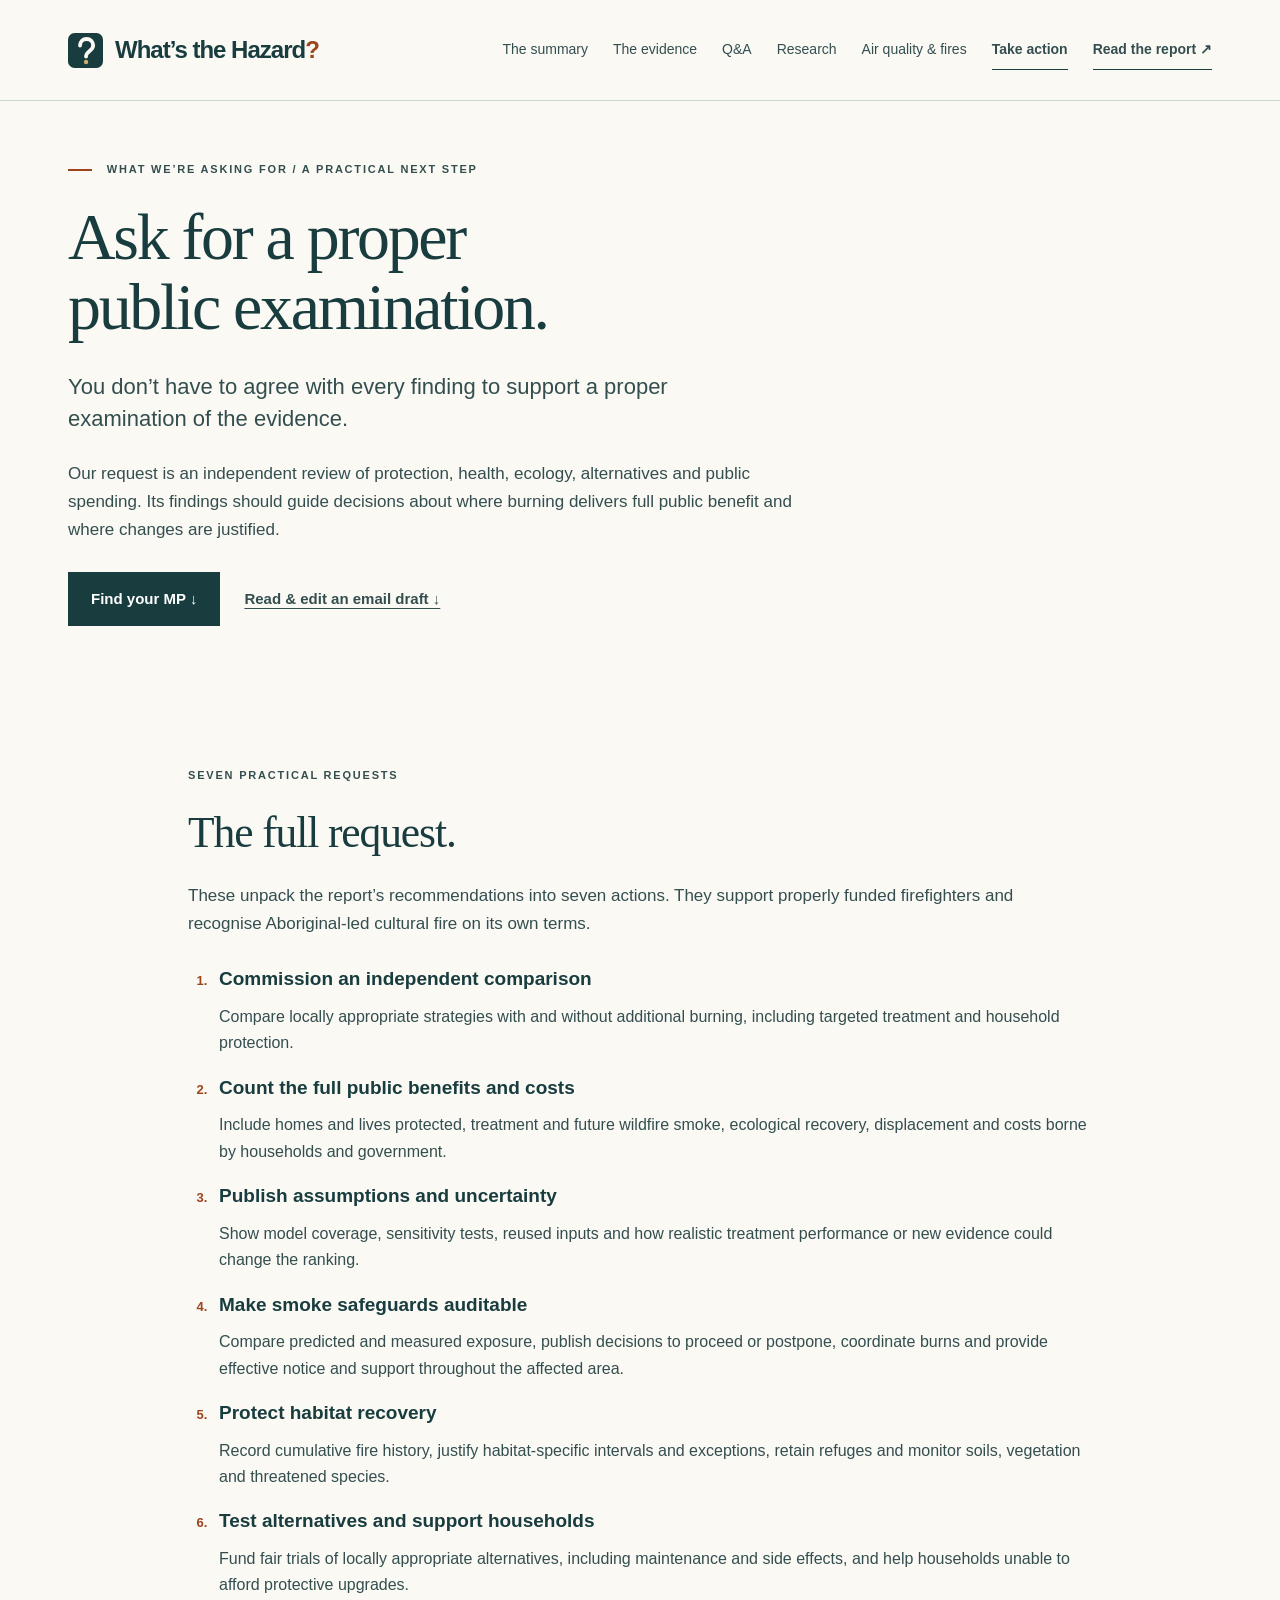
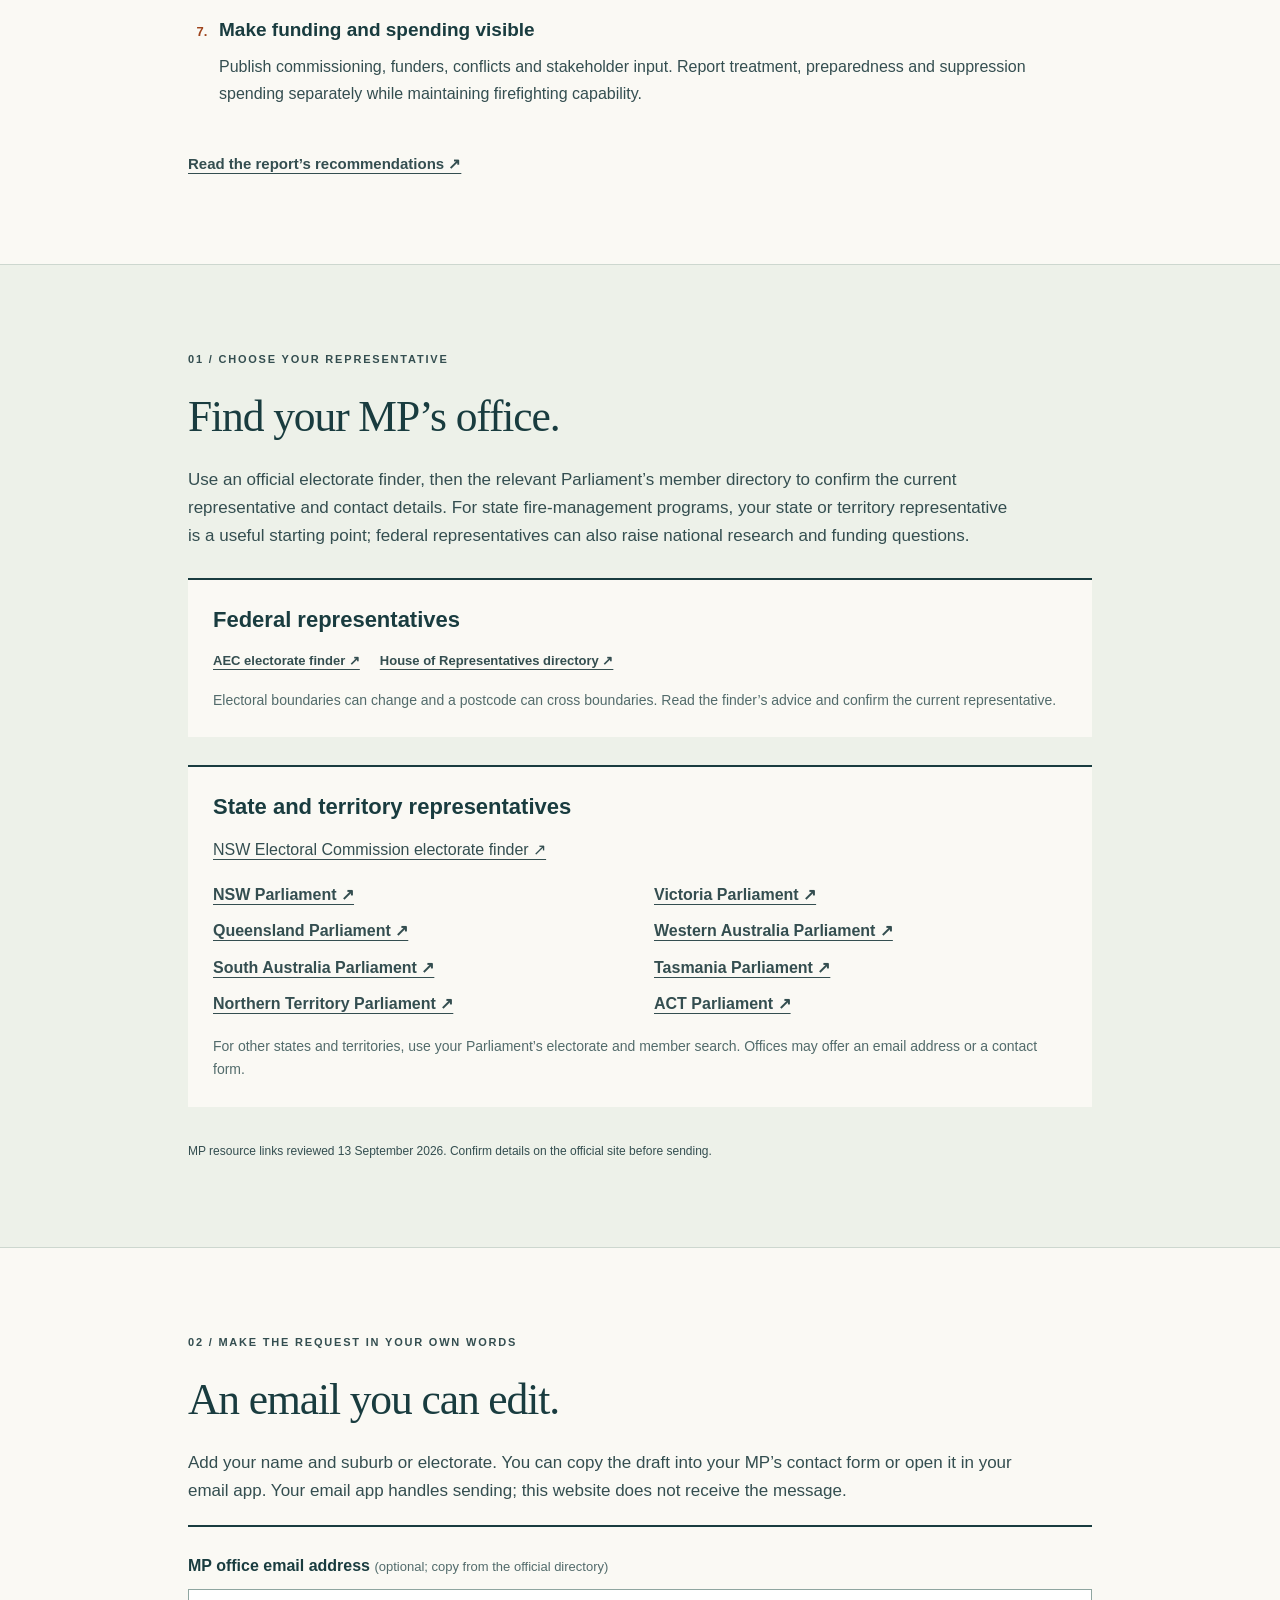
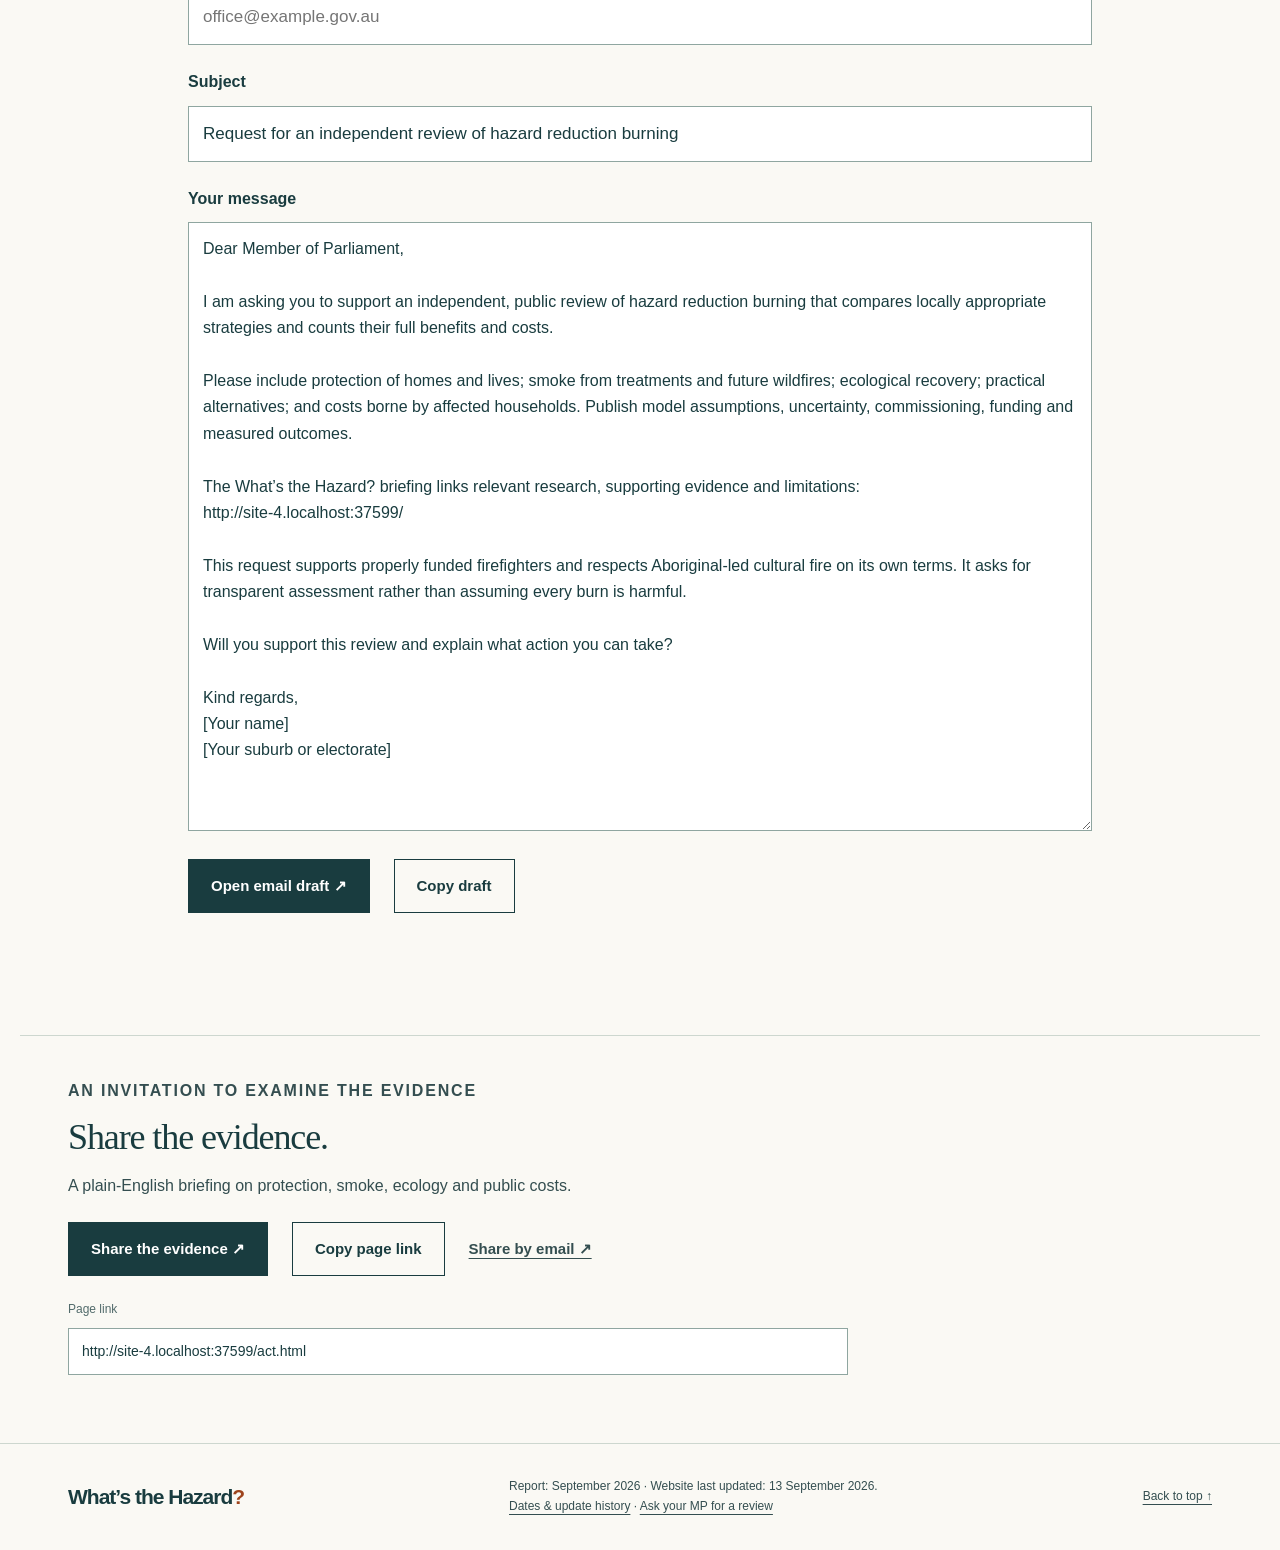
==== act.html @ 70a7d96f "Add review request, MP tools and sharing; clean report naming" ====
<!doctype html>
<html lang="en-AU">
<head>
  <meta charset="utf-8">
  <meta name="viewport" content="width=device-width, initial-scale=1">
  <meta name="description" content="Seven practical requests for an independent public review of hazard reduction burning, official MP resources and an editable email draft.">
  <meta name="theme-color" content="#193c3f">
  <title>What we’re asking for — What’s the Hazard?</title>
  <link rel="icon" href="favicon.ico" sizes="16x16 32x32 48x48">
  <link rel="icon" href="favicon.svg" type="image/svg+xml">
  <link rel="apple-touch-icon" href="assets/apple-touch-icon.png">
  <link rel="stylesheet" href="styles.css">
  <script src="site.js" defer></script>
</head>
<body><a class="skip" href="#main">Skip to content</a><header class="header"><div class="wrap header-inner">
    <a class="brand" href="index.html" aria-label="What’s the Hazard? home"><span class="brand-mark" aria-hidden="true"><img src="favicon.svg" alt="" width="35" height="35"></span>What’s the Hazard<span class="brand-dot" aria-hidden="true">?</span></a>
    <nav aria-label="Main navigation"><a href="index.html#summary">The summary</a><a href="index.html#evidence">The evidence</a><a href="questions.html">Q&amp;A</a><a href="research.html">Research</a><a href="air-quality.html">Air quality &amp; fires</a><a href="act.html" aria-current="page">Take action</a><a class="nav-report" href="index.html#report">Read the report <span aria-hidden="true">↗</span></a></nav>
  </div></header><main id="main"><section class="wrap resource-hero" id="top"><p class="eyebrow"><span class="tiny-line" aria-hidden="true"></span> What we’re asking for / A practical next step</p><h1>Ask for a proper<br>public examination.</h1><p class="hero-lead">You don’t have to agree with every finding to support a proper examination of the evidence.</p><p class="resource-intro">Our request is an independent review of protection, health, ecology, alternatives and public spending. Its findings should guide decisions about where burning delivers full public benefit and where changes are justified.</p><div class="actions"><a class="button" href="#find-your-mp">Find your MP ↓</a><a class="text-link" href="#email-draft">Read &amp; edit an email draft ↓</a></div></section>
<section class="wrap section action-content" id="full-request"><p class="eyebrow">Seven practical requests</p><h2>The full request.</h2><p>These unpack the report’s recommendations into seven actions. They support properly funded firefighters and recognise Aboriginal-led cultural fire on its own terms.</p><ol class="research-angles full-request"><li><h3>Commission an independent comparison</h3><p>Compare locally appropriate strategies with and without additional burning, including targeted treatment and household protection.</p></li><li><h3>Count the full public benefits and costs</h3><p>Include homes and lives protected, treatment and future wildfire smoke, ecological recovery, displacement and costs borne by households and government.</p></li><li><h3>Publish assumptions and uncertainty</h3><p>Show model coverage, sensitivity tests, reused inputs and how realistic treatment performance or new evidence could change the ranking.</p></li><li><h3>Make smoke safeguards auditable</h3><p>Compare predicted and measured exposure, publish decisions to proceed or postpone, coordinate burns and provide effective notice and support throughout the affected area.</p></li><li><h3>Protect habitat recovery</h3><p>Record cumulative fire history, justify habitat-specific intervals and exceptions, retain refuges and monitor soils, vegetation and threatened species.</p></li><li><h3>Test alternatives and support households</h3><p>Fund fair trials of locally appropriate alternatives, including maintenance and side effects, and help households unable to afford protective upgrades.</p></li><li><h3>Make funding and spending visible</h3><p>Publish commissioning, funders, conflicts and stakeholder input. Report treatment, preparedness and suppression spending separately while maintaining firefighting capability.</p></li></ol><a class="text-link" href="reports/hazard-reduction-burning.pdf">Read the report’s recommendations ↗</a></section>
<section class="evidence-section" id="find-your-mp"><div class="wrap section action-content"><p class="eyebrow">01 / Choose your representative</p><h2>Find your MP’s office.</h2><p>Use an official electorate finder, then the relevant Parliament’s member directory to confirm the current representative and contact details. For state fire-management programs, your state or territory representative is a useful starting point; federal representatives can also raise national research and funding questions.</p><div class="mp-card"><h3>Federal representatives</h3><div class="source-pair"><a href="https://electorate.aec.gov.au/">AEC electorate finder ↗</a><a href="https://www.aph.gov.au/Senators_and_Members/Members">House of Representatives directory ↗</a></div><p class="mp-note">Electoral boundaries can change and a postcode can cross boundaries. Read the finder’s advice and confirm the current representative.</p></div><div class="mp-card"><h3>State and territory representatives</h3><p><a href="https://elections.nsw.gov.au/elections/find-my-electorate">NSW Electoral Commission electorate finder ↗</a></p><div class="mp-state-links"><a href="https://www.parliament.nsw.gov.au/members-and-electorates/members-and-ministers">NSW Parliament ↗</a><a href="https://www.parliament.vic.gov.au/">Victoria Parliament ↗</a><a href="https://www.parliament.qld.gov.au/">Queensland Parliament ↗</a><a href="https://www.parliament.wa.gov.au/">Western Australia Parliament ↗</a><a href="https://www.parliament.sa.gov.au/">South Australia Parliament ↗</a><a href="https://www.parliament.tas.gov.au/">Tasmania Parliament ↗</a><a href="https://parliament.nt.gov.au/">Northern Territory Parliament ↗</a><a href="https://www.parliament.act.gov.au/">ACT Parliament ↗</a></div><p class="mp-note">For other states and territories, use your Parliament’s electorate and member search. Offices may offer an email address or a contact form.</p></div><p class="directory-date">MP resource links reviewed 13 September 2026. Confirm details on the official site before sending.</p></div></section>
<section class="wrap section action-content" id="email-draft"><p class="eyebrow">02 / Make the request in your own words</p><h2>An email you can edit.</h2><p>Add your name and suburb or electorate. You can copy the draft into your MP’s contact form or open it in your email app. Your email app handles sending; this website does not receive the message.</p><div class="email-editor"><label for="mp-email">MP office email address <span>(optional; copy from the official directory)</span></label><input id="mp-email" type="email" autocomplete="off" placeholder="office@example.gov.au"><label for="email-subject">Subject</label><input id="email-subject" type="text" value="Request for an independent review of hazard reduction burning"><label for="email-body">Your message</label><textarea id="email-body" rows="22" spellcheck="true">Dear Member of Parliament,

I am asking you to support an independent, public review of hazard reduction burning that compares locally appropriate strategies and counts their full benefits and costs.

Please include protection of homes and lives; smoke from treatments and future wildfires; ecological recovery; practical alternatives; and costs borne by affected households. Publish model assumptions, uncertainty, commissioning, funding and measured outcomes.

The What’s the Hazard? briefing links relevant research, supporting evidence and limitations:
https://jollyonair.github.io/whatsthehazard/

This request supports properly funded firefighters and respects Aboriginal-led cultural fire on its own terms. It asks for transparent assessment rather than assuming every burn is harmful.

Will you support this review and explain what action you can take?

Kind regards,
[Your name]
[Your suburb or electorate]</textarea><div class="actions"><a class="button" id="email-link" href="mailto:?subject=Request%20for%20an%20independent%20review%20of%20hazard%20reduction%20burning&amp;body=Dear%20Member%20of%20Parliament%2C%0A%0AI%20am%20asking%20you%20to%20support%20an%20independent%2C%20public%20review%20of%20hazard%20reduction%20burning%20that%20compares%20locally%20appropriate%20strategies%20and%20counts%20their%20full%20benefits%20and%20costs.%0A%0APlease%20include%20protection%20of%20homes%20and%20lives%3B%20smoke%20from%20treatments%20and%20future%20wildfires%3B%20ecological%20recovery%3B%20practical%20alternatives%3B%20and%20costs%20borne%20by%20affected%20households.%20Publish%20model%20assumptions%2C%20uncertainty%2C%20commissioning%2C%20funding%20and%20measured%20outcomes.%0A%0AThe%20What%E2%80%99s%20the%20Hazard%3F%20briefing%20links%20relevant%20research%2C%20supporting%20evidence%20and%20limitations%3A%0Ahttps%3A%2F%2Fjollyonair.github.io%2Fwhatsthehazard%2F%0A%0AThis%20request%20supports%20properly%20funded%20firefighters%20and%20respects%20Aboriginal-led%20cultural%20fire%20on%20its%20own%20terms.%20It%20asks%20for%20transparent%20assessment%20rather%20than%20assuming%20every%20burn%20is%20harmful.%0A%0AWill%20you%20support%20this%20review%20and%20explain%20what%20action%20you%20can%20take%3F%0A%0AKind%20regards%2C%0A%5BYour%20name%5D%0A%5BYour%20suburb%20or%20electorate%5D">Open email draft ↗</a><button class="button button-outline" type="button" id="copy-draft" hidden>Copy draft</button></div><p class="action-status" id="draft-status" role="status" aria-live="polite"></p><noscript><p>Edit the text above, then copy it manually into your email app or the office’s contact form. The email link opens the original draft.</p></noscript></div></section></main><section class="wrap share-section" id="share" aria-labelledby="share-title"><p class="eyebrow">An invitation to examine the evidence</p><h2 id="share-title">Share the evidence.</h2><p>A plain-English briefing on protection, smoke, ecology and public costs.</p><div class="actions"><button class="button" type="button" data-share hidden>Share the evidence ↗</button><button class="button button-outline" type="button" data-copy-link hidden>Copy page link</button><a class="text-link" data-share-email href="mailto:?subject=What%E2%80%99s%20the%20Hazard%3F%20%E2%80%94%20read%20the%20evidence&amp;body=A%20plain-English%20briefing%20on%20hazard%20reduction%20burning%3A%20protection%2C%20smoke%2C%20ecology%20and%20public%20costs.%0A%0Ahttps%3A%2F%2Fjollyonair.github.io%2Fwhatsthehazard%2F">Share by email ↗</a></div><label class="share-link-label" for="share-url">Page link</label><input class="share-url" id="share-url" data-share-url type="url" value="https://jollyonair.github.io/whatsthehazard/" readonly><p class="action-status" id="share-status" role="status" aria-live="polite"></p></section><footer class="footer"><div class="wrap footer-inner"><a class="brand" href="index.html">What’s the Hazard<span class="brand-dot" aria-hidden="true">?</span></a><p>Report: September 2026 · Website last updated: <time datetime="2026-09-13">13 September 2026</time>.<br><a href="updates.html">Dates &amp; update history</a> · <a href="act.html">Ask your MP for a review</a></p><a href="#top">Back to top ↑</a></div></footer></body></html>
---- styles.css ----
:root{--ink:#193c3f;--body:#344e50;--muted:#526b6b;--paper:#faf9f4;--pale:#edf1e9;--line:#cdd7cf;--accent:#9e441c;--white:#fff;--dark:#16383b}
*{box-sizing:border-box}html{scroll-behavior:smooth;scroll-padding-top:100px}body{margin:0;background:var(--paper);color:var(--body);font-family:Arial,Helvetica,sans-serif;font-size:17px;line-height:1.65}a{color:inherit;text-underline-offset:4px}a:hover{color:var(--accent)}a:focus-visible,summary:focus-visible{outline:3px solid var(--accent);outline-offset:5px}p{margin:0 0 1.15em}h1,h2,h3{color:var(--ink);margin:0;font-weight:400}h1,h2,.note-question,.report-cover>div{font-family:Georgia,'Times New Roman',serif}h1{font-size:clamp(44px,5.15vw,73px);line-height:1.07;letter-spacing:-2.3px;max-width:850px}h1 em{color:var(--accent);font-weight:400}h2{font-size:clamp(34px,3.4vw,47px);line-height:1.13;letter-spacing:-1.1px}h3{font-size:20px;line-height:1.35;font-weight:600;margin-bottom:12px}.wrap{max-width:1240px;margin:0 auto;padding-left:48px;padding-right:48px}.skip{position:absolute;top:-100px;left:16px;background:var(--ink);color:white;padding:12px;z-index:10}.skip:focus{top:12px}.header{background:var(--paper);border-bottom:1px solid var(--line)}.header-inner{display:flex;justify-content:space-between;align-items:center;gap:24px;min-height:100px}.brand{display:inline-flex;align-items:center;white-space:nowrap;font-size:24px;font-weight:700;letter-spacing:-1px;text-decoration:none;color:var(--ink)}.brand-mark{display:flex;align-items:center;justify-content:center;width:35px;height:35px;margin-right:12px;border:1px solid var(--ink);font-size:14px;letter-spacing:-1px}.brand-dot{color:var(--accent)}nav{display:flex;flex-wrap:wrap;justify-content:flex-end;gap:25px;font-size:14px}nav a{text-decoration:none;padding:8px 0}.nav-report{font-weight:700;border-bottom:1px solid var(--ink)}.eyebrow{font-size:11px;letter-spacing:1.8px;text-transform:uppercase;font-weight:700;line-height:1.6;margin-bottom:23px}.tiny-line{display:inline-block;vertical-align:middle;width:24px;border-top:2px solid var(--accent);margin-right:10px}.hero{padding-top:65px}.hero-grid{display:grid;grid-template-columns:minmax(0,1fr) 290px;gap:65px;align-items:center}.hero-lead{font-size:22px;line-height:1.45;margin-top:28px;max-width:620px}.hero-body{max-width:615px}.actions{display:flex;align-items:center;flex-wrap:wrap;gap:24px;margin-top:28px}.button{display:inline-flex;justify-content:space-between;align-items:center;gap:28px;background:var(--ink);color:white;text-decoration:none;padding:15px 22px;font-size:15px;font-weight:700;border:1px solid var(--ink);line-height:1.5}.button:hover{background:#285256;color:white}.text-link{font-size:15px;font-weight:700}.hero-note{position:relative;background:var(--pale);padding:33px 28px 66px;border-top:3px solid var(--ink);transform:translateY(15px)}.hero-note .eyebrow{font-size:10px;letter-spacing:1.6px}.note-question{font-size:31px;line-height:1.2;color:var(--ink);letter-spacing:-.5px}.note-rule{width:43px;border-top:1px solid var(--ink);margin:26px 0}.hero-note>p:not(.note-question):not(.eyebrow){font-size:15px;line-height:1.55}.note-small{color:var(--muted)}.note-number{position:absolute;bottom:20px;right:25px;color:var(--muted);font-size:12px;letter-spacing:2px}.hero-bottom{display:flex;justify-content:space-between;gap:20px;padding-top:28px;padding-bottom:23px;margin-top:57px;position:relative;font-size:12px;color:var(--muted)}.hero-bottom:before{content:'';position:absolute;left:48px;right:48px;top:0;border-top:1px solid var(--line)}.section{padding-top:86px;padding-bottom:86px}.section-heading{margin-bottom:36px}.section-heading .eyebrow{margin-bottom:16px}.summary-grid{display:grid;grid-template-columns:1.06fr 1fr;gap:80px}.large-text{font-size:23px;line-height:1.45;color:var(--ink);margin-bottom:22px}.summary-copy p:not(.large-text){font-size:16px}.summary-points article{display:flex;gap:20px;border-top:1px solid var(--line);padding:24px 0}.point-number{font-size:12px;color:var(--accent);padding-top:5px;letter-spacing:1px}.summary-points p{font-size:16px;margin:0}.summary-points h3{margin-bottom:8px}.commitment{border-left:3px solid var(--accent);background:var(--pale);padding:23px 30px;margin-top:45px}.commitment strong{color:var(--ink);font-size:17px}.commitment p{font-size:15px;margin:8px 0 0;max-width:940px}.evidence-section{background:var(--pale);border-top:1px solid var(--line);border-bottom:1px solid var(--line)}.heading-wide{display:flex;justify-content:space-between;gap:48px;align-items:flex-end}.heading-wide>p{max-width:280px;font-size:15px;margin:0}.evidence-grid{display:grid;grid-template-columns:repeat(3,minmax(0,1fr));gap:22px}.evidence-card{display:flex;flex-direction:column;background:var(--paper);padding:27px 27px 24px;border-top:2px solid var(--ink)}.card-top{display:flex;justify-content:space-between;gap:8px;margin-bottom:23px}.card-top .eyebrow{font-size:9px;letter-spacing:1.2px;margin:0}.year{font-size:11px;color:var(--muted)}.evidence-card h3{font-family:Georgia,serif;font-size:28px;line-height:1.17;font-weight:400;letter-spacing:-.5px;margin-bottom:20px}.evidence-card>p{font-size:15px;line-height:1.65}.limit{margin-top:auto;border-top:1px solid var(--line);padding-top:19px}.limit strong{font-size:12px;text-transform:uppercase;letter-spacing:1px;color:var(--ink)}.limit p{font-size:14px;line-height:1.6;margin-top:9px}.source-link{display:inline-block;font-size:13px;font-weight:700;margin-top:9px}.ecology-note{display:grid;grid-template-columns:180px 1fr;gap:30px;padding-top:36px;margin-top:36px;border-top:1px solid #bdcbbf}.ecology-note>.eyebrow{padding-top:4px}.ecology-note h3{font-size:21px}.ecology-note p{font-size:15px;max-width:800px}.source-pair{display:flex;flex-wrap:wrap;gap:20px;font-size:13px;font-weight:700}.funding-grid{display:grid;grid-template-columns:1fr 1fr;gap:85px}.funding-grid h2{margin-bottom:25px}.funding-grid>div>p:not(.eyebrow):not(.large-text){font-size:16px}.funding-items article{padding-bottom:25px;border-bottom:1px solid var(--line);margin-bottom:25px}.funding-items article:last-child{margin:0}.funding-items .eyebrow{color:var(--accent);font-size:10px;margin-bottom:10px;letter-spacing:1.3px}.funding-items p:not(.eyebrow){font-size:15px}.clarification{font-size:14px;padding:24px 28px;margin-top:35px;border:1px solid var(--line)}.clarification strong{color:var(--ink)}.questions-section{background:var(--dark);color:#dbe7e1}.questions-section h2,.questions-section h3,.questions-section .large-text{color:var(--paper)}.questions-grid{display:grid;grid-template-columns:.95fr 1.05fr;gap:85px}.questions-grid h2{margin-bottom:28px}.questions-grid>div>p:not(.eyebrow):not(.large-text){font-size:16px}.button-light{background:#e7efde;color:var(--dark);border-color:#e7efde;margin-top:18px}.button-light:hover{background:white;color:var(--dark)}.questions-list{list-style:none;padding:0;margin:0;counter-reset:review}.questions-list li{position:relative;border-top:1px solid #4d6969;padding:22px 0 22px 40px;counter-increment:review}.questions-list li:before{content:'0' counter(review);position:absolute;left:0;top:24px;font-size:11px;letter-spacing:1px;color:#becfbf}.questions-list h3{font-size:19px;margin-bottom:9px}.questions-list p{font-size:15px;line-height:1.6;margin:0}.faq-section{display:grid;grid-template-columns:.8fr 1.2fr;gap:70px}.faq-list details{border-top:1px solid var(--line);padding:21px 0}.faq-list details:last-child{border-bottom:1px solid var(--line)}summary{cursor:pointer;color:var(--ink);font-weight:600;font-size:17px;line-height:1.5;padding-right:8px}.faq-answer{padding:18px 0 0;font-size:15px}.faq-answer p:last-child{margin-bottom:0}.faq-answer a{font-size:13px;font-weight:700}.report-section{background:#e9ede2;border-top:1px solid var(--line)}.report-grid{display:grid;grid-template-columns:280px 1fr;gap:90px;align-items:center;padding-top:75px;padding-bottom:75px;max-width:1080px}.report-cover{background:var(--paper);border-top:6px solid var(--ink);padding:29px 27px 25px;box-shadow:10px 10px 0 #ced9ca;min-height:366px;display:flex;flex-direction:column;color:var(--ink)}.report-cover>span{font-size:8px;font-weight:700;letter-spacing:1.5px}.report-cover>div{font-size:31px;line-height:1.12;letter-spacing:-.8px;margin-top:35px}.cover-line{display:block;width:43px;border-top:2px solid var(--accent);margin-top:24px}.report-cover p{font-size:13px;line-height:1.5;margin:19px 0 30px}.report-cover>span:last-child{margin-top:auto;font-size:8px}.report-grid h2{margin-bottom:22px}.report-grid>div>p:not(.eyebrow){max-width:585px;font-size:16px}.report-meta{display:flex;flex-wrap:wrap;gap:8px 18px;font-size:12px;color:var(--muted);padding-top:8px}.footer{border-top:1px solid var(--line)}.footer-inner{display:flex;justify-content:space-between;align-items:center;gap:30px;padding-top:33px;padding-bottom:33px}.footer .brand{font-size:21px}.footer p{font-size:12px;margin:0}.footer-inner>a:last-child{font-size:12px}
@media(min-width:1400px){.hero-grid{gap:85px}}
@media(max-width:1000px){.wrap{padding-left:30px;padding-right:30px}.header-inner{min-height:90px}nav{gap:16px;font-size:13px}.hero-grid{grid-template-columns:1fr 240px;gap:32px}.hero-note{padding:25px 22px 54px}.note-question{font-size:27px}h1{font-size:55px}.hero-bottom:before{left:30px;right:30px}.summary-grid,.funding-grid,.questions-grid{gap:45px}.evidence-grid{gap:14px}.evidence-card{padding:23px 20px}.evidence-card h3{font-size:25px}.faq-section{gap:40px}.report-grid{gap:65px}.section{padding-top:65px;padding-bottom:65px}}
@media(max-width:760px){.wrap{padding-left:24px;padding-right:24px}.header-inner{display:block;padding-top:20px;padding-bottom:15px}.brand{font-size:22px}nav{justify-content:flex-start;gap:12px 22px;margin-top:13px;font-size:12px}nav a{padding:5px 0}.hero{padding-top:38px}.hero-grid{grid-template-columns:1fr;gap:35px}h1{font-size:clamp(42px,8vw,58px);letter-spacing:-1.5px}.desktop-break{display:none}.hero-lead{font-size:21px;margin-top:24px}.hero-body{font-size:16px}.hero-note{transform:none;max-width:none;padding:25px 26px 28px}.hero-note .eyebrow{margin-bottom:14px}.note-question{font-size:29px;max-width:430px}.note-rule{margin:20px 0}.hero-note .note-small{margin-bottom:0;max-width:85%}.note-number{bottom:24px}.hero-bottom{margin-top:32px;font-size:11px;flex-direction:column;gap:5px;padding-top:20px;padding-bottom:20px}.hero-bottom:before{left:24px;right:24px}.section{padding-top:52px;padding-bottom:52px}.section-heading{margin-bottom:26px}h2{font-size:36px}.summary-grid,.funding-grid,.questions-grid,.faq-section{grid-template-columns:1fr;gap:32px}.summary-points article{padding:20px 0}.large-text{font-size:21px}.commitment{margin-top:27px;padding:22px}.heading-wide{display:block}.heading-wide>p{margin-top:20px;max-width:500px}.evidence-grid{grid-template-columns:1fr;gap:22px}.evidence-card{padding:25px}.evidence-card h3{font-size:30px;max-width:470px}.evidence-card>p{font-size:16px}.limit{margin-top:8px}.limit p{font-size:15px}.ecology-note{grid-template-columns:1fr;gap:0;margin-top:28px;padding-top:28px}.ecology-note>.eyebrow{margin-bottom:12px}.clarification{padding:20px}.questions-grid{gap:38px}.faq-section{gap:24px}.faq-list details{padding:19px 0}.report-grid{grid-template-columns:1fr;gap:39px;padding-top:50px;padding-bottom:50px}.report-cover{max-width:280px;min-height:366px;margin-left:0}.report-grid h2{font-size:38px}.actions{gap:20px}.button{font-size:14px;padding:14px 19px}.footer-inner{flex-wrap:wrap;gap:20px}.footer p{flex-basis:100%;order:3}.eyebrow{letter-spacing:1.4px;font-size:10px}}
@media(prefers-reduced-motion:reduce){html{scroll-behavior:auto}}
@media print{html{scroll-behavior:auto}body{font-size:11pt;background:white;color:black}.header,nav,.actions,.footer,.report-cover,.skip{display:none}.wrap{max-width:none;padding-left:0;padding-right:0}.hero,.section,.report-grid{padding:20px 0}.hero-grid,.summary-grid,.evidence-grid,.funding-grid,.questions-grid,.faq-section,.report-grid{display:block}.hero-note{margin:20px 0;transform:none}.hero-bottom{margin-top:20px}.hero-bottom:before{left:0;right:0}h1{font-size:32pt;letter-spacing:-1px}h2{font-size:25pt}h3{font-size:15pt}.questions-section,.report-section,.evidence-section{background:white;color:black}.questions-section h2,.questions-section h3,.questions-section .large-text{color:black}.evidence-card,.funding-items article,.questions-list li{break-inside:avoid;margin-bottom:15px}.evidence-card{border:1px solid #aaa}.questions-list li:before{color:black}.faq-section{display:none}.heading-wide{display:block}.report-meta{color:black}a{color:black}.source-link{font-size:10pt}}

/* Keep reading text comfortable at the default browser size. */
.evidence-card>p,.limit p,.ecology-note p,.funding-items p:not(.eyebrow),.questions-list p,.faq-answer,.commitment p,.hero-note>p:not(.note-question):not(.eyebrow){font-size:16px}
.brand-mark{border:0}.brand-mark img{display:block;width:35px;height:35px}.landscape-figure{margin-top:7px;margin-bottom:0}.landscape-figure>img{display:block;width:100%;height:auto;aspect-ratio:3/1;object-fit:cover;object-position:center 62%}.landscape-figure figcaption{font-size:11px;line-height:1.5;color:var(--muted);margin-top:9px;text-align:right}
@media(max-width:760px){.landscape-figure{margin-top:8px}.landscape-figure>img{aspect-ratio:2/1}.landscape-figure figcaption{font-size:10px}}
@media print{.landscape-figure{display:none}}
.utility-strip{background:var(--pale);border-bottom:1px solid var(--line);font-size:12px}.utility-strip>.wrap{display:flex;justify-content:space-between;gap:20px;padding-top:12px;padding-bottom:12px}.utility-strip a{font-weight:700}.resource-hero{padding-top:60px;padding-bottom:55px}.resource-hero h1{font-size:clamp(44px,5.15vw,70px)}.resource-hero .hero-lead{max-width:700px}.resource-intro{max-width:740px;font-size:17px}.resource-notice{border-left:3px solid var(--accent);padding:18px 24px;background:var(--pale);margin-top:35px;max-width:840px;font-size:15px}.resource-notice p{margin:7px 0 0}.state-jumps{display:flex;justify-content:flex-start;gap:10px;margin-bottom:30px;font-size:13px}.state-jumps a{padding:7px 16px;background:var(--paper);border:1px solid var(--line);font-weight:700;text-decoration:none}.state-grid{display:grid;grid-template-columns:repeat(2,minmax(0,1fr));gap:24px;align-items:start}.state-card{padding:28px;background:var(--paper);border-top:2px solid var(--ink);scroll-margin-top:20px}.state-card>.eyebrow{color:var(--accent);margin-bottom:10px}.state-card h3{font-family:Georgia,serif;font-size:28px;font-weight:400}.state-card>p{font-size:16px;line-height:1.55;min-height:74px}.resource-link{display:flex;justify-content:space-between;align-items:center;gap:18px;border-top:1px solid var(--line);padding:15px 0;text-decoration:none;font-size:17px;font-weight:600;line-height:1.4}.resource-link small{display:block;font-size:12px;font-weight:400;color:var(--muted);margin-top:5px}.additional-tools{margin-top:30px}.additional-tools .source-link{margin-top:auto;padding-top:8px}.additional-tools .eyebrow{margin-bottom:15px}.advice-grid{display:grid;grid-template-columns:1.2fr .8fr;gap:65px}.advice-grid h2{margin-bottom:25px}.advice-grid>div>p{font-size:17px}.health-help{background:var(--paper);padding:30px;border-top:2px solid var(--ink);align-self:start}.health-help h3{font-size:22px}.health-help p{font-size:16px}.resource-reading h2{margin-bottom:25px}.resource-reading>p:not(.eyebrow){max-width:750px}.directory-date{margin:35px 0 0;font-size:12px}nav [aria-current=page]{font-weight:700;border-bottom:1px solid var(--ink)}
@media(max-width:1000px){.header-inner{gap:22px}nav{gap:10px 19px}}
@media(max-width:760px){.utility-strip>.wrap{display:block;padding-top:10px;padding-bottom:10px}.utility-strip span{display:block}.utility-strip a span{display:inline}.resource-hero{padding-top:40px;padding-bottom:40px}.state-grid,.advice-grid{grid-template-columns:1fr;gap:24px}.state-card{padding:25px}.state-card>p{min-height:0}.state-card h3{font-size:28px}.resource-notice{padding:18px 21px}.state-jumps{gap:8px;margin-top:0}.state-jumps a{padding:7px 14px}.advice-grid{gap:32px}.health-help{padding:25px}.directory-date{font-size:11px}}
@media print{.utility-strip,.state-jumps{display:none}.state-grid,.advice-grid{display:block}.state-card{break-inside:avoid;margin-bottom:15px}.resource-hero{padding:20px 0}.resource-link{font-size:12pt}.resource-link:after{content:attr(href);display:block;font-size:8pt;overflow-wrap:anywhere}.resource-link{display:block}.resource-link>span:last-child{display:none}.state-card>p{min-height:0}}
.qa-layout{display:grid;grid-template-columns:240px minmax(0,1fr);gap:55px;padding-top:10px;padding-bottom:10px;align-items:start}.qa-index{border-top:2px solid var(--ink);padding-top:20px}.qa-index>.eyebrow{margin-bottom:12px}.qa-index nav{display:block;font-size:13px;line-height:1.5}.qa-index nav a{display:block;padding:10px 0;border-bottom:1px solid var(--line)}.qa-index>.text-link{display:inline-block;margin-top:24px}.qa-item{border-top:1px solid var(--line);padding:23px 0;scroll-margin-top:25px}.qa-item:last-child{border-bottom:1px solid var(--line)}.qa-item>summary{display:flex;align-items:flex-start;gap:16px;list-style:none;font-size:20px;line-height:1.4;padding-right:28px;position:relative}.qa-item>summary::-webkit-details-marker{display:none}.qa-item>summary:after{content:'+';position:absolute;right:0;top:0;font-size:24px;font-weight:400;line-height:1.2}.qa-item[open]>summary:after{content:'−'}.qa-number{font-size:12px;line-height:1.5;letter-spacing:1px;color:var(--accent);padding-top:5px;flex:none}.qa-answer{padding:23px 0 0 34px;font-size:17px;line-height:1.65}.qa-case{background:var(--pale);border-left:2px solid var(--ink);padding:19px 22px;margin-bottom:24px}.qa-case h2{font-family:Arial,Helvetica,sans-serif;font-size:11px;letter-spacing:1.2px;text-transform:uppercase;line-height:1.5;font-weight:700;margin-bottom:10px}.qa-case p{font-size:16px;line-height:1.6;margin:0}.qa-answer h3{font-size:18px;margin-bottom:12px}.qa-answer a{font-size:14px;font-weight:600;overflow-wrap:anywhere}.qa-answer ul{padding-left:23px;margin:0 0 22px}.qa-answer li{margin-bottom:14px}.qa-limit{border-top:1px solid var(--line);padding-top:17px;font-size:15px;line-height:1.65;margin:22px 0 0;color:var(--muted)}.qa-limit strong{color:var(--ink)}.qa-closing{max-width:990px}.qa-closing h2{margin-bottom:25px}.qa-closing>p:not(.eyebrow){max-width:750px}.qa-promo{padding-bottom:15px;margin-bottom:0}
@media(max-width:1000px){.qa-layout{grid-template-columns:205px minmax(0,1fr);gap:35px}}
@media(max-width:760px){.qa-layout{grid-template-columns:1fr;gap:35px;padding-top:0}.qa-index nav{display:grid;grid-template-columns:repeat(2,minmax(0,1fr));gap:0 18px}.qa-index nav a{font-size:12px;padding:9px 0}.qa-item{padding:22px 0}.qa-item>summary{font-size:19px;gap:12px;padding-right:25px}.qa-answer{padding-left:0}.qa-case{padding:17px 19px}.qa-answer>p,.qa-answer li{font-size:16px}.qa-limit{font-size:15px}.qa-closing{padding-top:45px}}
@media(max-width:360px){.qa-index nav{grid-template-columns:1fr}}
@media print{.qa-layout{display:block}.qa-index{display:none}.qa-item{break-inside:auto}.qa-item>summary{font-size:15pt;break-after:avoid}.qa-answer{font-size:11pt}.qa-case{break-inside:avoid}.qa-limit{break-inside:avoid}}

/* Research directory: readable citations and visible scope notes. */
.research-layout{padding-bottom:65px}.research-section{padding:0 0 48px;scroll-margin-top:24px}.research-section>h2{font-size:35px;margin-bottom:22px;letter-spacing:-.6px}.research-section>.eyebrow{margin-bottom:13px}.research-section>p{font-size:16px}.research-entry{border-top:1px solid var(--line);padding:24px 0}.research-entry>.eyebrow{color:var(--accent);font-size:10px;letter-spacing:1.1px;margin-bottom:12px}.research-entry h3{font-size:18px;line-height:1.5;font-weight:600;margin-bottom:13px;overflow-wrap:anywhere}.research-entry>p:not(.eyebrow){font-size:16px;margin-bottom:12px}.research-limit{color:var(--muted);line-height:1.6}.research-limit strong{color:var(--ink)}.research-entry .source-pair{gap:8px 20px;font-size:13px}.research-angles{padding-left:23px;margin:28px 0 0}.research-angles li{padding:0 0 18px 8px}.research-angles li::marker{color:var(--accent);font-size:13px;font-weight:700}.research-angles h3{font-size:19px}.research-angles p{font-size:16px;margin:0}.research-angles a{font-size:14px;font-weight:600}.research-people{display:grid;grid-template-columns:repeat(2,minmax(0,1fr));gap:0 25px;margin:26px 0}.research-people article{border-top:1px solid var(--line);padding:22px 0}.research-people h3{font-size:19px}.research-people p{font-size:15px;margin:0}.header-inner>nav{min-width:0}
@media(max-width:760px){.research-layout{padding-bottom:45px}.research-section{padding-bottom:32px}.research-section>h2{font-size:31px}.research-entry h3{font-size:17px}.research-people{grid-template-columns:1fr}.research-angles li{padding-left:2px}.research-entry .source-pair{font-size:13px}}
@media print{.research-layout{padding-bottom:0}.research-section{padding-bottom:22px}.research-section h2{font-size:20pt}.research-entry{break-inside:avoid;padding:15px 0}.research-entry h3{font-size:12pt}.research-entry>p:not(.eyebrow){font-size:10pt}.research-entry h3 a:after{content:' (' attr(href) ')';font-size:8pt;font-weight:400}.research-people{display:block}}

/* Public request and optional sharing/email controls. */
[hidden]{display:none!important}.request-banner{display:grid;grid-template-columns:310px minmax(0,1fr);gap:38px;background:var(--pale);border-top:2px solid var(--ink);padding-top:30px;padding-bottom:30px;margin-top:15px;margin-bottom:28px}.request-banner .eyebrow{margin-bottom:12px;color:var(--accent)}.request-banner h2{font-size:29px;line-height:1.2;letter-spacing:-.5px}.request-banner ul{margin:0;padding-left:20px;font-size:16px}.request-banner li{margin-bottom:5px}.request-banner .actions{gap:12px 22px;margin-top:21px}.request-banner .button{font-size:14px;padding:11px 16px}.request-banner .text-link{font-size:13px}.action-content{max-width:1000px}.action-content>h2{margin-bottom:25px}.action-content>p{max-width:830px}.action-content .full-request{margin-bottom:25px}.mp-card{background:var(--paper);border-top:2px solid var(--ink);padding:25px;margin-top:28px}.mp-card h3{font-size:22px;margin-bottom:15px}.mp-card>p{font-size:16px}.mp-card .mp-note{font-size:14px;color:var(--muted);margin:18px 0 0}.mp-state-links{display:grid;grid-template-columns:repeat(2,minmax(0,1fr));gap:10px 28px;font-size:16px;font-weight:600}.email-editor{border-top:2px solid var(--ink);padding-top:26px}.email-editor label{display:block;font-size:16px;font-weight:600;color:var(--ink);margin-bottom:10px}.email-editor label span{font-size:13px;font-weight:400;color:var(--muted)}.email-editor input,.email-editor textarea,.share-url{display:block;width:100%;max-width:100%;min-width:0;padding:13px 14px;border:1px solid #8fa6a0;background:var(--white);font:inherit;color:var(--ink);border-radius:0}.email-editor input{margin-bottom:24px}.email-editor textarea{font-size:16px;line-height:1.65;resize:vertical;min-height:300px}.email-editor input:focus-visible,.email-editor textarea:focus-visible,.share-url:focus-visible{outline:3px solid var(--accent);outline-offset:3px}button.button{font-family:inherit;cursor:pointer}button.button:disabled{opacity:.65;cursor:wait}.button-outline{background:transparent;color:var(--ink)}.button-outline:hover{background:var(--pale);color:var(--ink)}.share-section{border-top:1px solid var(--line);padding-top:42px;padding-bottom:32px}.share-section h2{font-size:36px;margin-bottom:16px}.share-section>.eyebrow{margin-bottom:13px}.share-section>p{font-size:16px}.share-section .actions{margin-top:22px;gap:12px 24px}.share-link-label{display:block;font-size:12px;color:var(--muted);margin:24px 0 8px}.share-url{max-width:780px;font-size:14px;padding:11px 13px}.action-status{font-size:14px;min-height:23px;color:var(--ink);margin:13px 0 0}.date-list{margin:28px 0 45px}.date-list>div{display:grid;grid-template-columns:240px minmax(0,1fr);gap:30px;border-top:1px solid var(--line);padding:20px 0}.date-list dt{font-weight:600;color:var(--ink)}.date-list dd{margin:0;font-size:16px}
@media(max-width:1000px){.request-banner{grid-template-columns:260px minmax(0,1fr);gap:25px}.request-banner h2{font-size:26px}}
@media(max-width:760px){.request-banner{grid-template-columns:1fr;gap:20px;padding-top:25px;padding-bottom:25px;margin-top:6px}.request-banner h2{font-size:28px}.request-banner .actions{gap:16px 22px}.request-banner .text-link{font-size:14px}.action-content{padding-top:45px;padding-bottom:45px}.mp-card{padding:22px}.mp-state-links{grid-template-columns:1fr;gap:13px}.email-editor label span{display:block;margin-top:4px}.share-section{padding-top:33px;padding-bottom:25px}.share-section h2{font-size:32px}.share-section .actions{gap:16px}.date-list>div{grid-template-columns:1fr;gap:8px}.email-editor input,.email-editor textarea{font-size:16px}.share-url{font-size:13px}}
@media print{.request-banner{display:block;background:white}.request-banner h2{font-size:20pt}.share-section,.email-editor .actions{display:none}.date-list>div{display:block}.mp-state-links{display:block}.mp-state-links a{display:block}.email-editor textarea{min-height:0}}
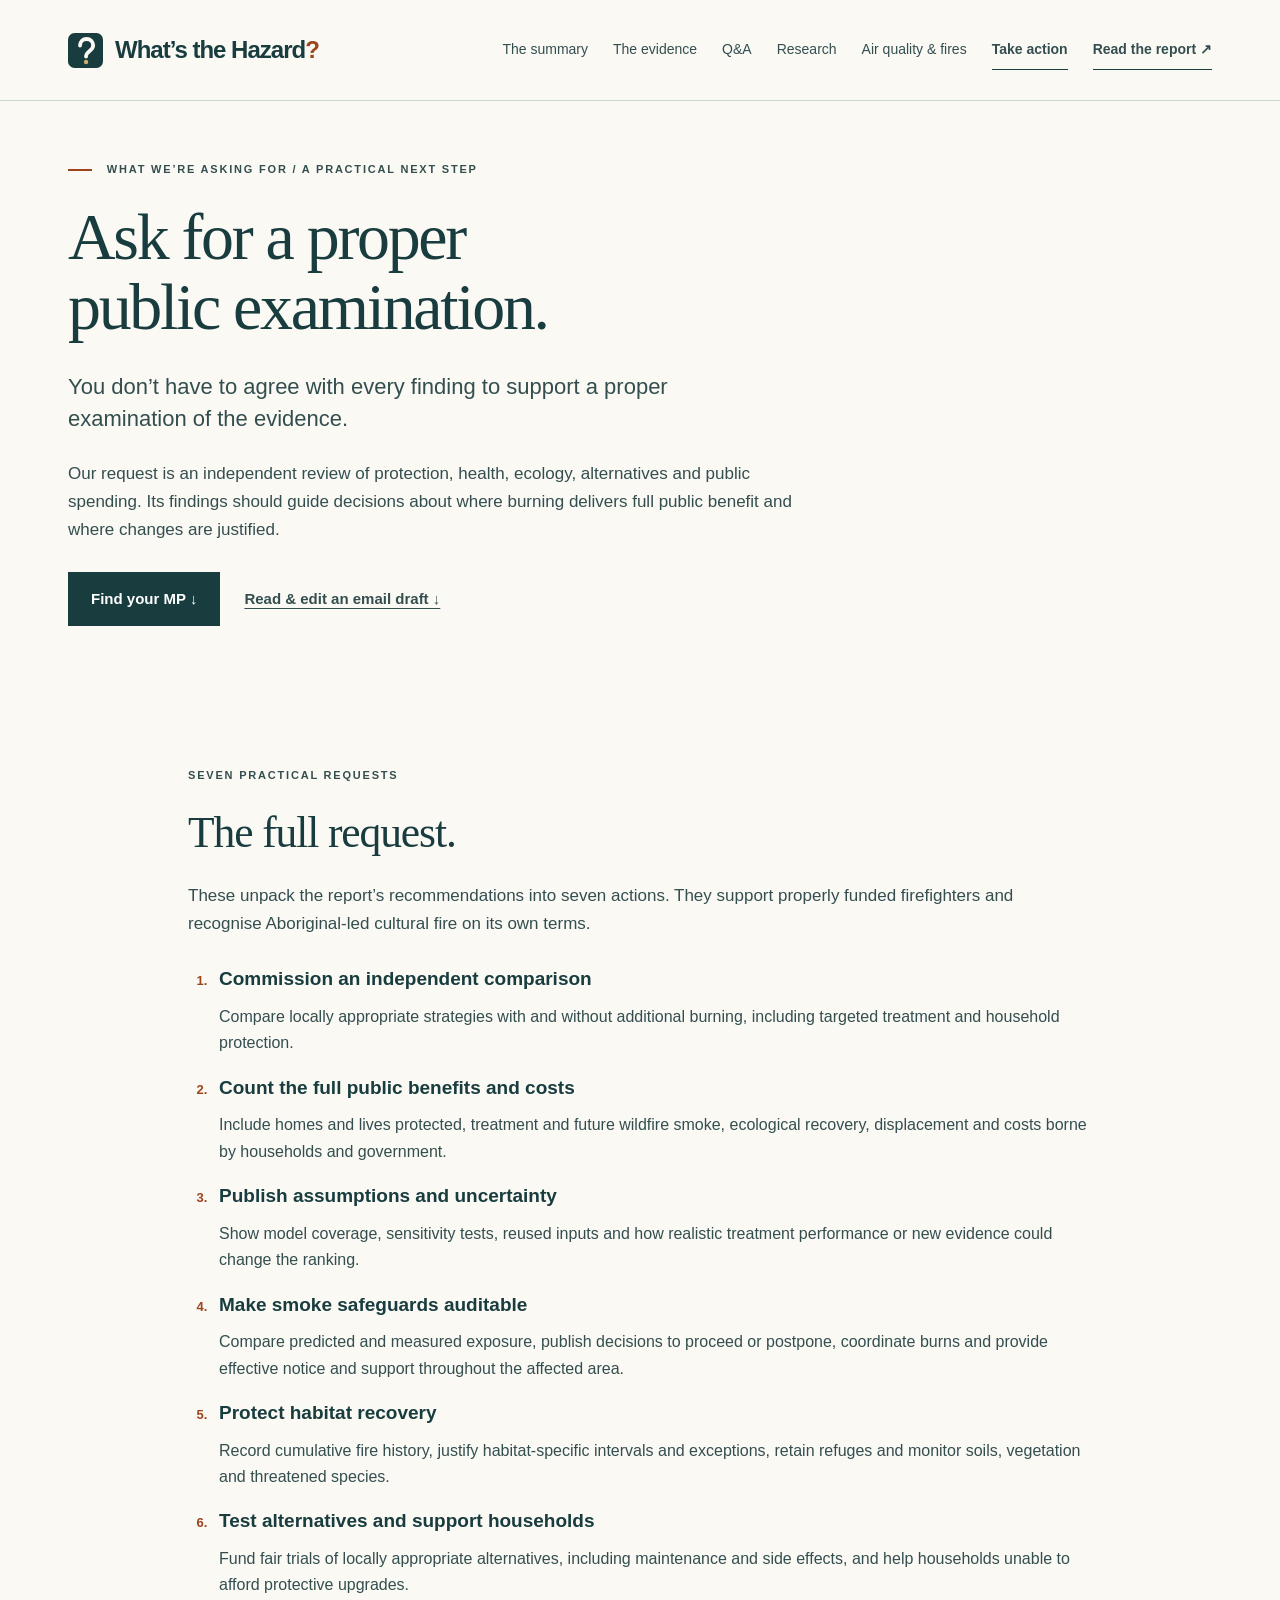
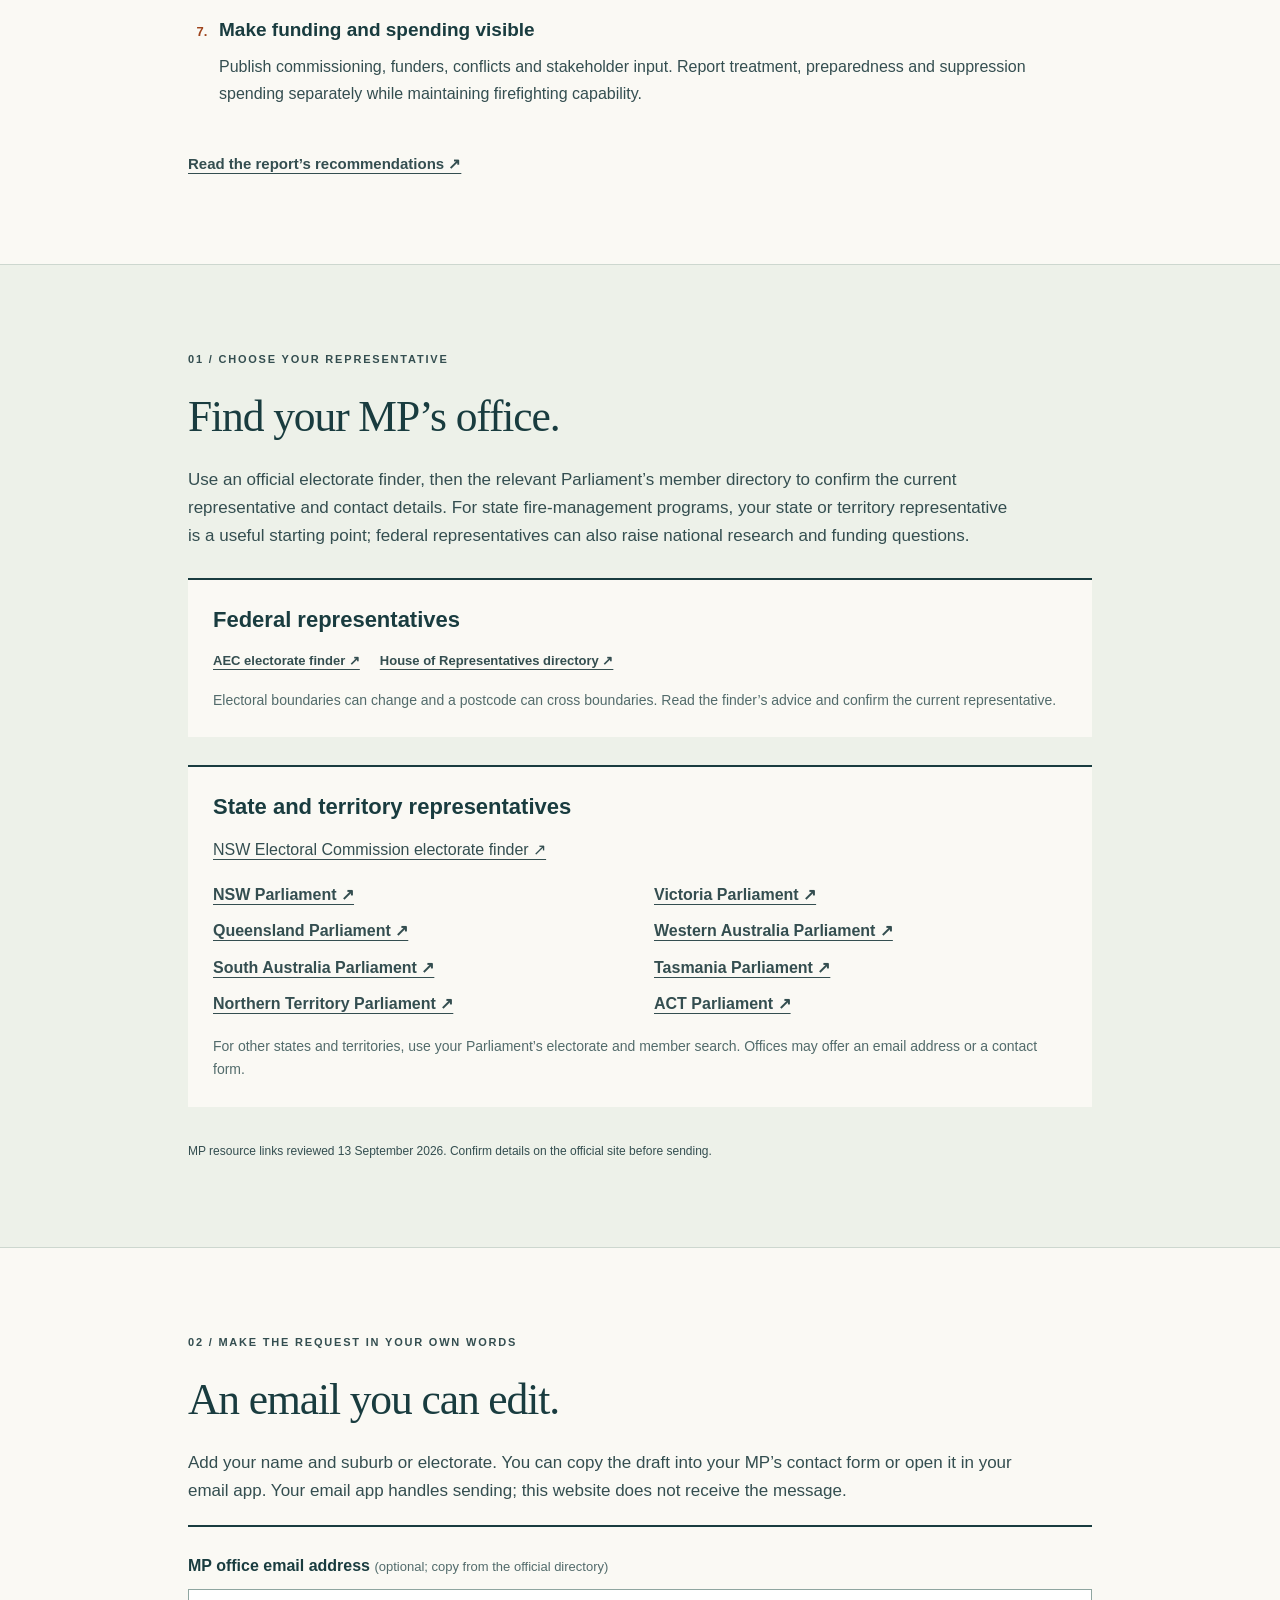
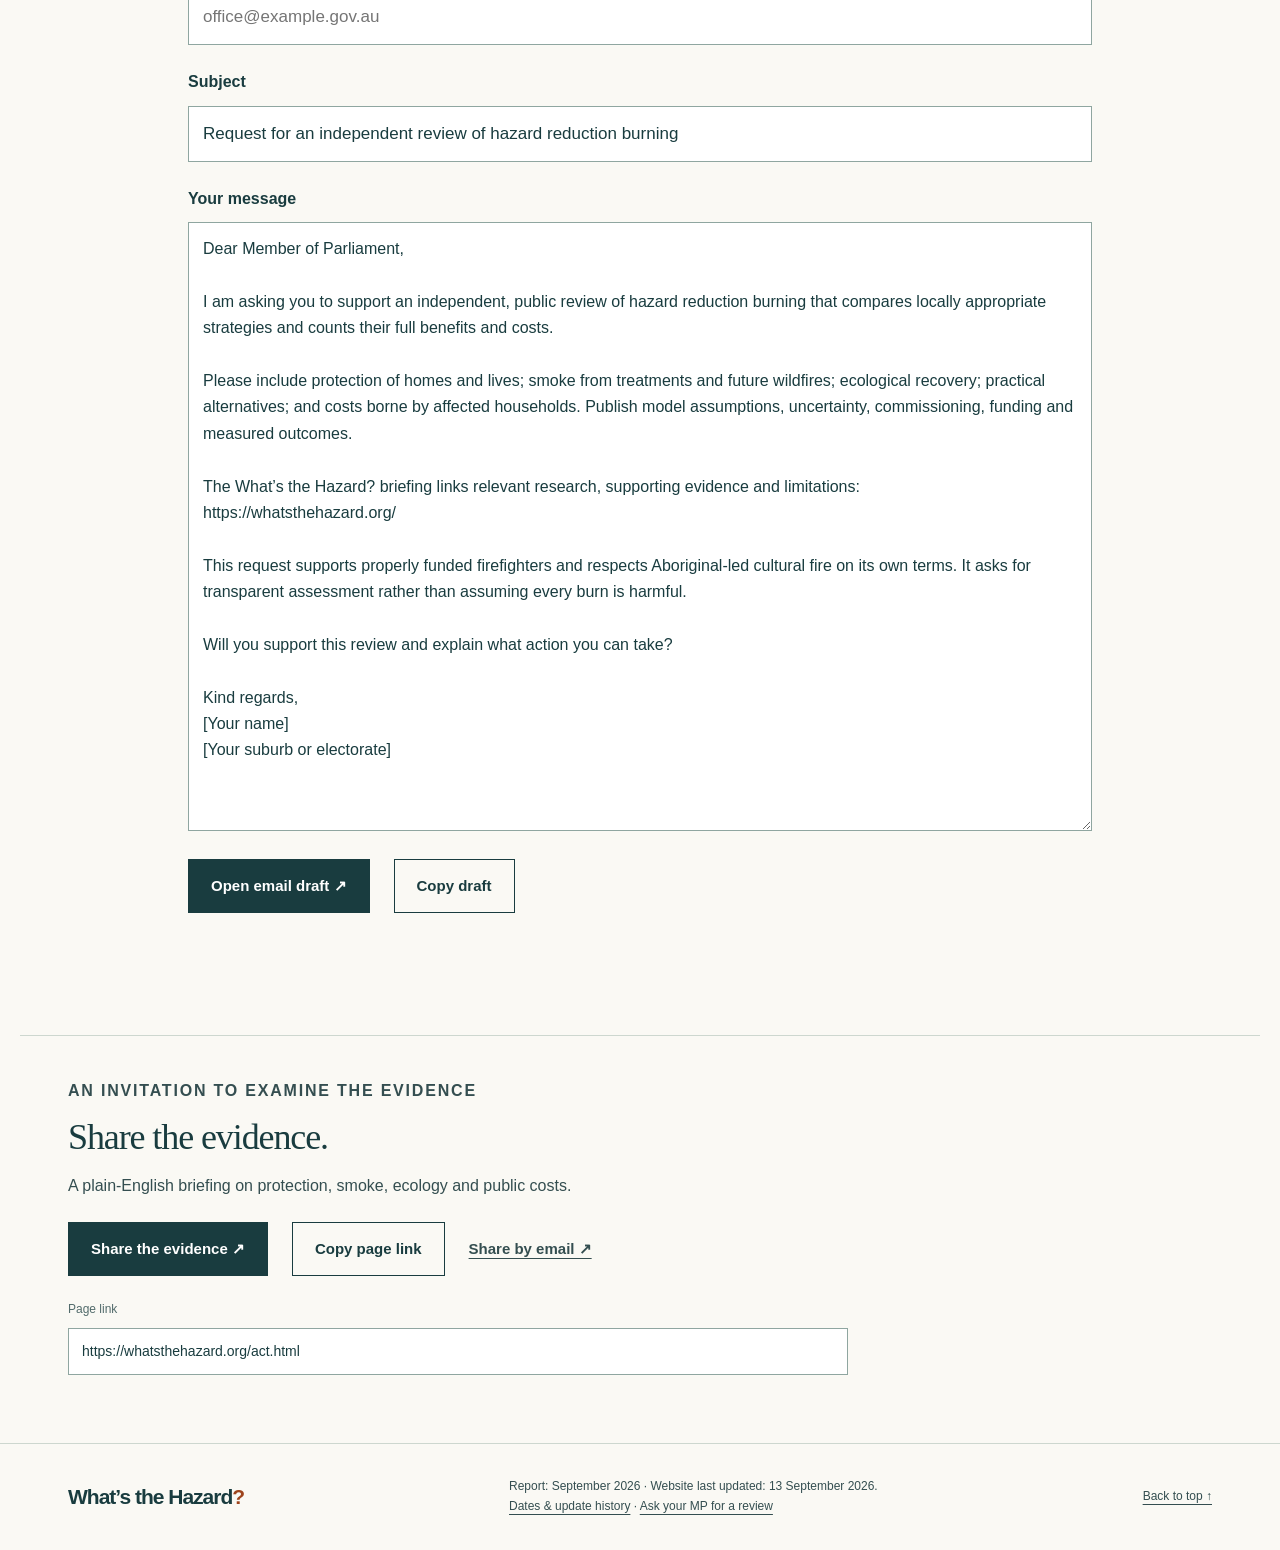
==== commit c772eba7: "Use whatsthehazard.org as the website domain" ====
--- a/act.html
+++ b/act.html
@@ -11,6 +11,8 @@
   <link rel="apple-touch-icon" href="assets/apple-touch-icon.png">
   <link rel="stylesheet" href="styles.css">
   <script src="site.js" defer></script>
+  <link rel="canonical" href="https://whatsthehazard.org/act.html">
+  <meta property="og:url" content="https://whatsthehazard.org/act.html">
 </head>
 <body><a class="skip" href="#main">Skip to content</a><header class="header"><div class="wrap header-inner">
     <a class="brand" href="index.html" aria-label="What’s the Hazard? home"><span class="brand-mark" aria-hidden="true"><img src="favicon.svg" alt="" width="35" height="35"></span>What’s the Hazard<span class="brand-dot" aria-hidden="true">?</span></a>
@@ -25,7 +27,7 @@
 Please include protection of homes and lives; smoke from treatments and future wildfires; ecological recovery; practical alternatives; and costs borne by affected households. Publish model assumptions, uncertainty, commissioning, funding and measured outcomes.
 
 The What’s the Hazard? briefing links relevant research, supporting evidence and limitations:
-https://jollyonair.github.io/whatsthehazard/
+https://whatsthehazard.org/
 
 This request supports properly funded firefighters and respects Aboriginal-led cultural fire on its own terms. It asks for transparent assessment rather than assuming every burn is harmful.
 
@@ -33,4 +35,4 @@
 
 Kind regards,
 [Your name]
-[Your suburb or electorate]</textarea><div class="actions"><a class="button" id="email-link" href="mailto:?subject=Request%20for%20an%20independent%20review%20of%20hazard%20reduction%20burning&amp;body=Dear%20Member%20of%20Parliament%2C%0A%0AI%20am%20asking%20you%20to%20support%20an%20independent%2C%20public%20review%20of%20hazard%20reduction%20burning%20that%20compares%20locally%20appropriate%20strategies%20and%20counts%20their%20full%20benefits%20and%20costs.%0A%0APlease%20include%20protection%20of%20homes%20and%20lives%3B%20smoke%20from%20treatments%20and%20future%20wildfires%3B%20ecological%20recovery%3B%20practical%20alternatives%3B%20and%20costs%20borne%20by%20affected%20households.%20Publish%20model%20assumptions%2C%20uncertainty%2C%20commissioning%2C%20funding%20and%20measured%20outcomes.%0A%0AThe%20What%E2%80%99s%20the%20Hazard%3F%20briefing%20links%20relevant%20research%2C%20supporting%20evidence%20and%20limitations%3A%0Ahttps%3A%2F%2Fjollyonair.github.io%2Fwhatsthehazard%2F%0A%0AThis%20request%20supports%20properly%20funded%20firefighters%20and%20respects%20Aboriginal-led%20cultural%20fire%20on%20its%20own%20terms.%20It%20asks%20for%20transparent%20assessment%20rather%20than%20assuming%20every%20burn%20is%20harmful.%0A%0AWill%20you%20support%20this%20review%20and%20explain%20what%20action%20you%20can%20take%3F%0A%0AKind%20regards%2C%0A%5BYour%20name%5D%0A%5BYour%20suburb%20or%20electorate%5D">Open email draft ↗</a><button class="button button-outline" type="button" id="copy-draft" hidden>Copy draft</button></div><p class="action-status" id="draft-status" role="status" aria-live="polite"></p><noscript><p>Edit the text above, then copy it manually into your email app or the office’s contact form. The email link opens the original draft.</p></noscript></div></section></main><section class="wrap share-section" id="share" aria-labelledby="share-title"><p class="eyebrow">An invitation to examine the evidence</p><h2 id="share-title">Share the evidence.</h2><p>A plain-English briefing on protection, smoke, ecology and public costs.</p><div class="actions"><button class="button" type="button" data-share hidden>Share the evidence ↗</button><button class="button button-outline" type="button" data-copy-link hidden>Copy page link</button><a class="text-link" data-share-email href="mailto:?subject=What%E2%80%99s%20the%20Hazard%3F%20%E2%80%94%20read%20the%20evidence&amp;body=A%20plain-English%20briefing%20on%20hazard%20reduction%20burning%3A%20protection%2C%20smoke%2C%20ecology%20and%20public%20costs.%0A%0Ahttps%3A%2F%2Fjollyonair.github.io%2Fwhatsthehazard%2F">Share by email ↗</a></div><label class="share-link-label" for="share-url">Page link</label><input class="share-url" id="share-url" data-share-url type="url" value="https://jollyonair.github.io/whatsthehazard/" readonly><p class="action-status" id="share-status" role="status" aria-live="polite"></p></section><footer class="footer"><div class="wrap footer-inner"><a class="brand" href="index.html">What’s the Hazard<span class="brand-dot" aria-hidden="true">?</span></a><p>Report: September 2026 · Website last updated: <time datetime="2026-09-13">13 September 2026</time>.<br><a href="updates.html">Dates &amp; update history</a> · <a href="act.html">Ask your MP for a review</a></p><a href="#top">Back to top ↑</a></div></footer></body></html>
+[Your suburb or electorate]</textarea><div class="actions"><a class="button" id="email-link" href="mailto:?subject=Request%20for%20an%20independent%20review%20of%20hazard%20reduction%20burning&amp;body=Dear%20Member%20of%20Parliament%2C%0A%0AI%20am%20asking%20you%20to%20support%20an%20independent%2C%20public%20review%20of%20hazard%20reduction%20burning%20that%20compares%20locally%20appropriate%20strategies%20and%20counts%20their%20full%20benefits%20and%20costs.%0A%0APlease%20include%20protection%20of%20homes%20and%20lives%3B%20smoke%20from%20treatments%20and%20future%20wildfires%3B%20ecological%20recovery%3B%20practical%20alternatives%3B%20and%20costs%20borne%20by%20affected%20households.%20Publish%20model%20assumptions%2C%20uncertainty%2C%20commissioning%2C%20funding%20and%20measured%20outcomes.%0A%0AThe%20What%E2%80%99s%20the%20Hazard%3F%20briefing%20links%20relevant%20research%2C%20supporting%20evidence%20and%20limitations%3A%0Ahttps%3A%2F%2Fwhatsthehazard.org%2F%0A%0AThis%20request%20supports%20properly%20funded%20firefighters%20and%20respects%20Aboriginal-led%20cultural%20fire%20on%20its%20own%20terms.%20It%20asks%20for%20transparent%20assessment%20rather%20than%20assuming%20every%20burn%20is%20harmful.%0A%0AWill%20you%20support%20this%20review%20and%20explain%20what%20action%20you%20can%20take%3F%0A%0AKind%20regards%2C%0A%5BYour%20name%5D%0A%5BYour%20suburb%20or%20electorate%5D">Open email draft ↗</a><button class="button button-outline" type="button" id="copy-draft" hidden>Copy draft</button></div><p class="action-status" id="draft-status" role="status" aria-live="polite"></p><noscript><p>Edit the text above, then copy it manually into your email app or the office’s contact form. The email link opens the original draft.</p></noscript></div></section></main><section class="wrap share-section" id="share" aria-labelledby="share-title"><p class="eyebrow">An invitation to examine the evidence</p><h2 id="share-title">Share the evidence.</h2><p>A plain-English briefing on protection, smoke, ecology and public costs.</p><div class="actions"><button class="button" type="button" data-share hidden>Share the evidence ↗</button><button class="button button-outline" type="button" data-copy-link hidden>Copy page link</button><a class="text-link" data-share-email href="mailto:?subject=What%E2%80%99s%20the%20Hazard%3F%20%E2%80%94%20read%20the%20evidence&amp;body=A%20plain-English%20briefing%20on%20hazard%20reduction%20burning%3A%20protection%2C%20smoke%2C%20ecology%20and%20public%20costs.%0A%0Ahttps%3A%2F%2Fwhatsthehazard.org%2Fact.html">Share by email ↗</a></div><label class="share-link-label" for="share-url">Page link</label><input class="share-url" id="share-url" data-share-url type="url" value="https://whatsthehazard.org/act.html" readonly><p class="action-status" id="share-status" role="status" aria-live="polite"></p></section><footer class="footer"><div class="wrap footer-inner"><a class="brand" href="index.html">What’s the Hazard<span class="brand-dot" aria-hidden="true">?</span></a><p>Report: September 2026 · Website last updated: <time datetime="2026-09-13">13 September 2026</time>.<br><a href="updates.html">Dates &amp; update history</a> · <a href="act.html">Ask your MP for a review</a></p><a href="#top">Back to top ↑</a></div></footer></body></html>
